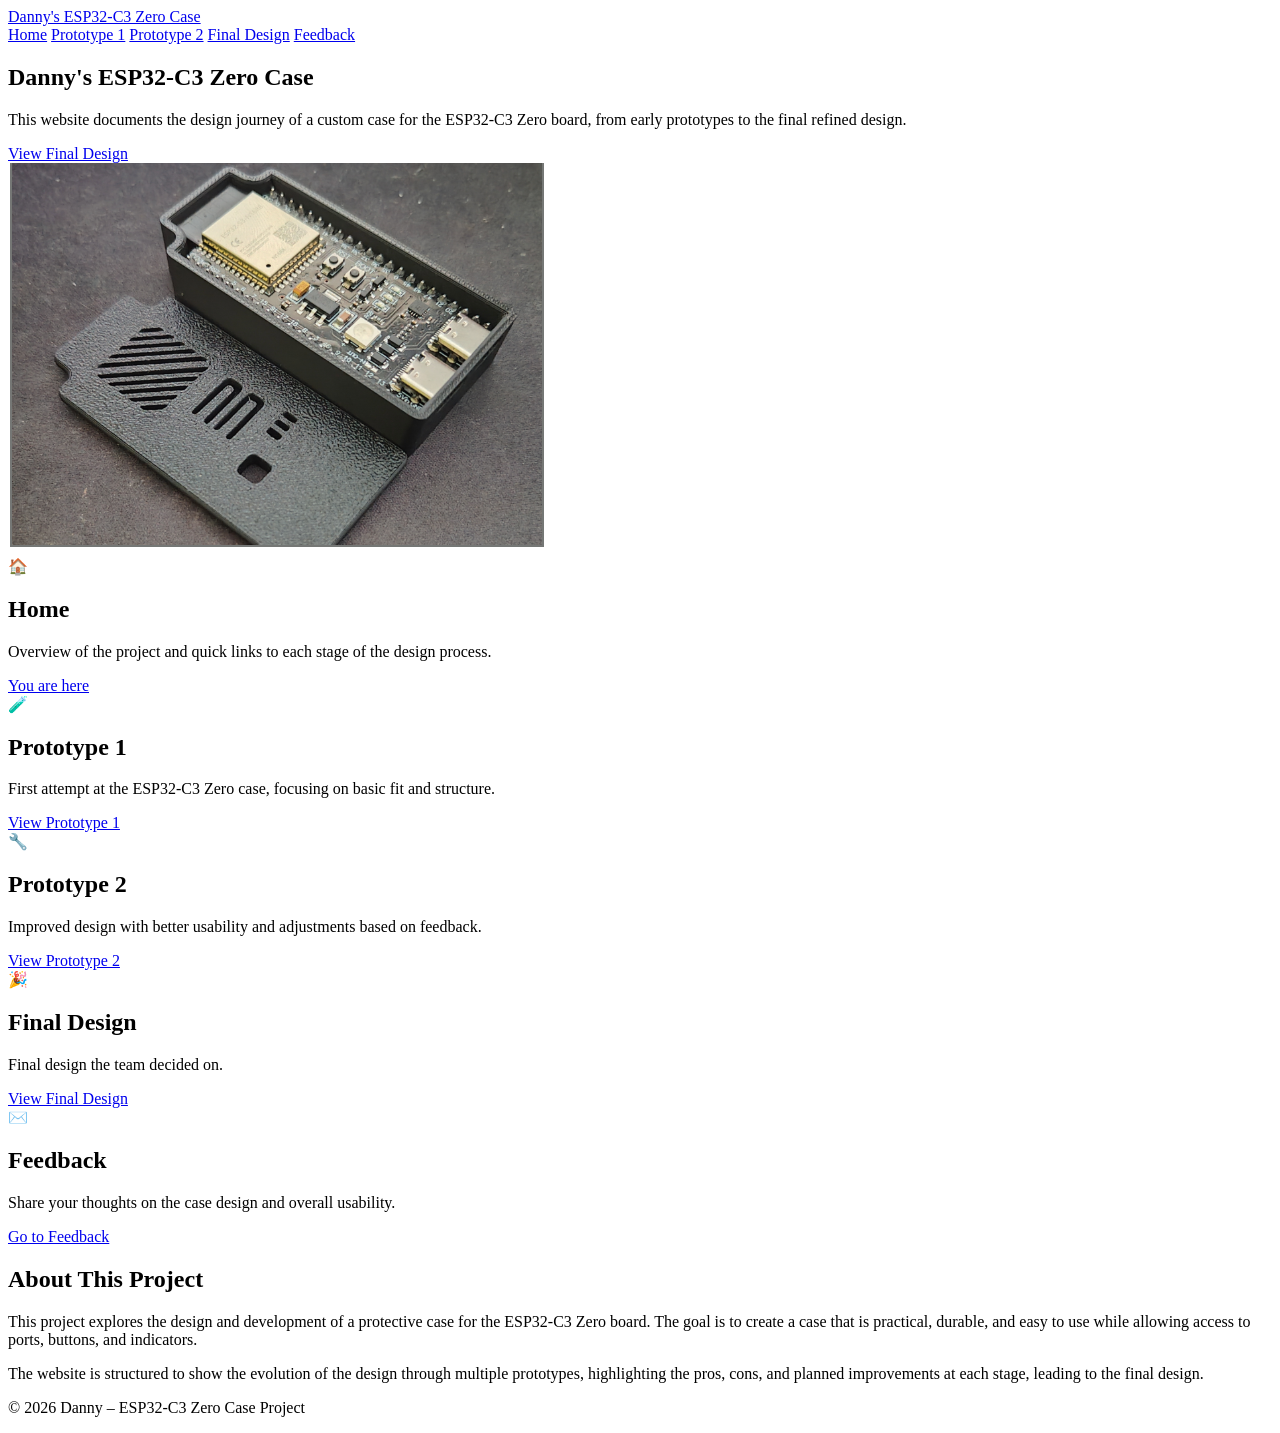
==== index.html @ 0f3a4050 "Add files via upload" ====
<!DOCTYPE html>
<html lang="en">
<head>
    <meta charset="UTF-8">
    <title>Danny's ESP32-C3 Zero Case</title>
    <link rel="stylesheet" href="style.css">
</head>
<body>
<header class="site-header">
    <a href="index.html" class="logo">Danny's ESP32-C3 Zero Case</a>
    <nav class="nav-links">
        <a href="index.html" class="active">Home</a>
        <a href="prototype1.html">Prototype 1</a>
        <a href="prototype2.html">Prototype 2</a>
        <a href="final.html">Final Design</a>
        <a href="feedback.html">Feedback</a>
    </nav>
</header>

<main class="container">
    <!-- Hero section -->
    <section class="hero">
        <div class="hero-text">
            <h1>Danny's ESP32-C3 Zero Case</h1>
            <p>
                This website documents the design journey of a custom case
                for the ESP32-C3 Zero board, from early prototypes to the
                final refined design.
            </p>
            <a href="final.html" class="btn-primary">View Final Design</a>
        </div>

        <div class="hero-image">
            <img src="images/HomePageImage.png" alt="ESP32-C3 Zero case concept">
        </div>
    </section>

    <!-- Site map cards -->
    <section class="card-grid">
        <div class="card">
            <div class="card-icon">🏠</div>
            <h2>Home</h2>
            <p>Overview of the project and quick links to each stage of the design process.</p>
            <a href="index.html" class="btn-secondary">You are here</a>
        </div>

        <div class="card">
            <div class="card-icon">🧪</div>
            <h2>Prototype 1</h2>
            <p>First attempt at the ESP32-C3 Zero case, focusing on basic fit and structure.</p>
            <a href="prototype1.html" class="btn-secondary">View Prototype 1</a>
        </div>

        <div class="card">
            <div class="card-icon">🔧</div>
            <h2>Prototype 2</h2>
            <p>Improved design with better usability and adjustments based on feedback.</p>
            <a href="prototype2.html" class="btn-secondary">View Prototype 2</a>
        </div>

        <div class="card">
            <div class="card-icon">🎉</div>
            <h2>Final Design</h2>
            <p>Final design the team decided on.</p>
            <a href="final.html" class="btn-secondary">View Final Design</a>
        </div>

        <div class="card">
            <div class="card-icon">✉️</div>
            <h2>Feedback</h2>
            <p>Share your thoughts on the case design and overall usability.</p>
            <a href="feedback.html" class="btn-secondary">Go to Feedback</a>
        </div>
    </section>

    <!-- About this project -->
    <section class="card about-card">
        <h2>About This Project</h2>
        <p>
            This project explores the design and development of a protective case
            for the ESP32-C3 Zero board. The goal is to create a case that is
            practical, durable, and easy to use while allowing access to ports,
            buttons, and indicators.
        </p>
        <p>
            The website is structured to show the evolution of the design through
            multiple prototypes, highlighting the pros, cons, and planned
            improvements at each stage, leading to the final design.
        </p>
    </section>
</main>

<footer class="site-footer">
    <p>&copy; 2026 Danny – ESP32-C3 Zero Case Project</p>
</footer>
</body>
</html>
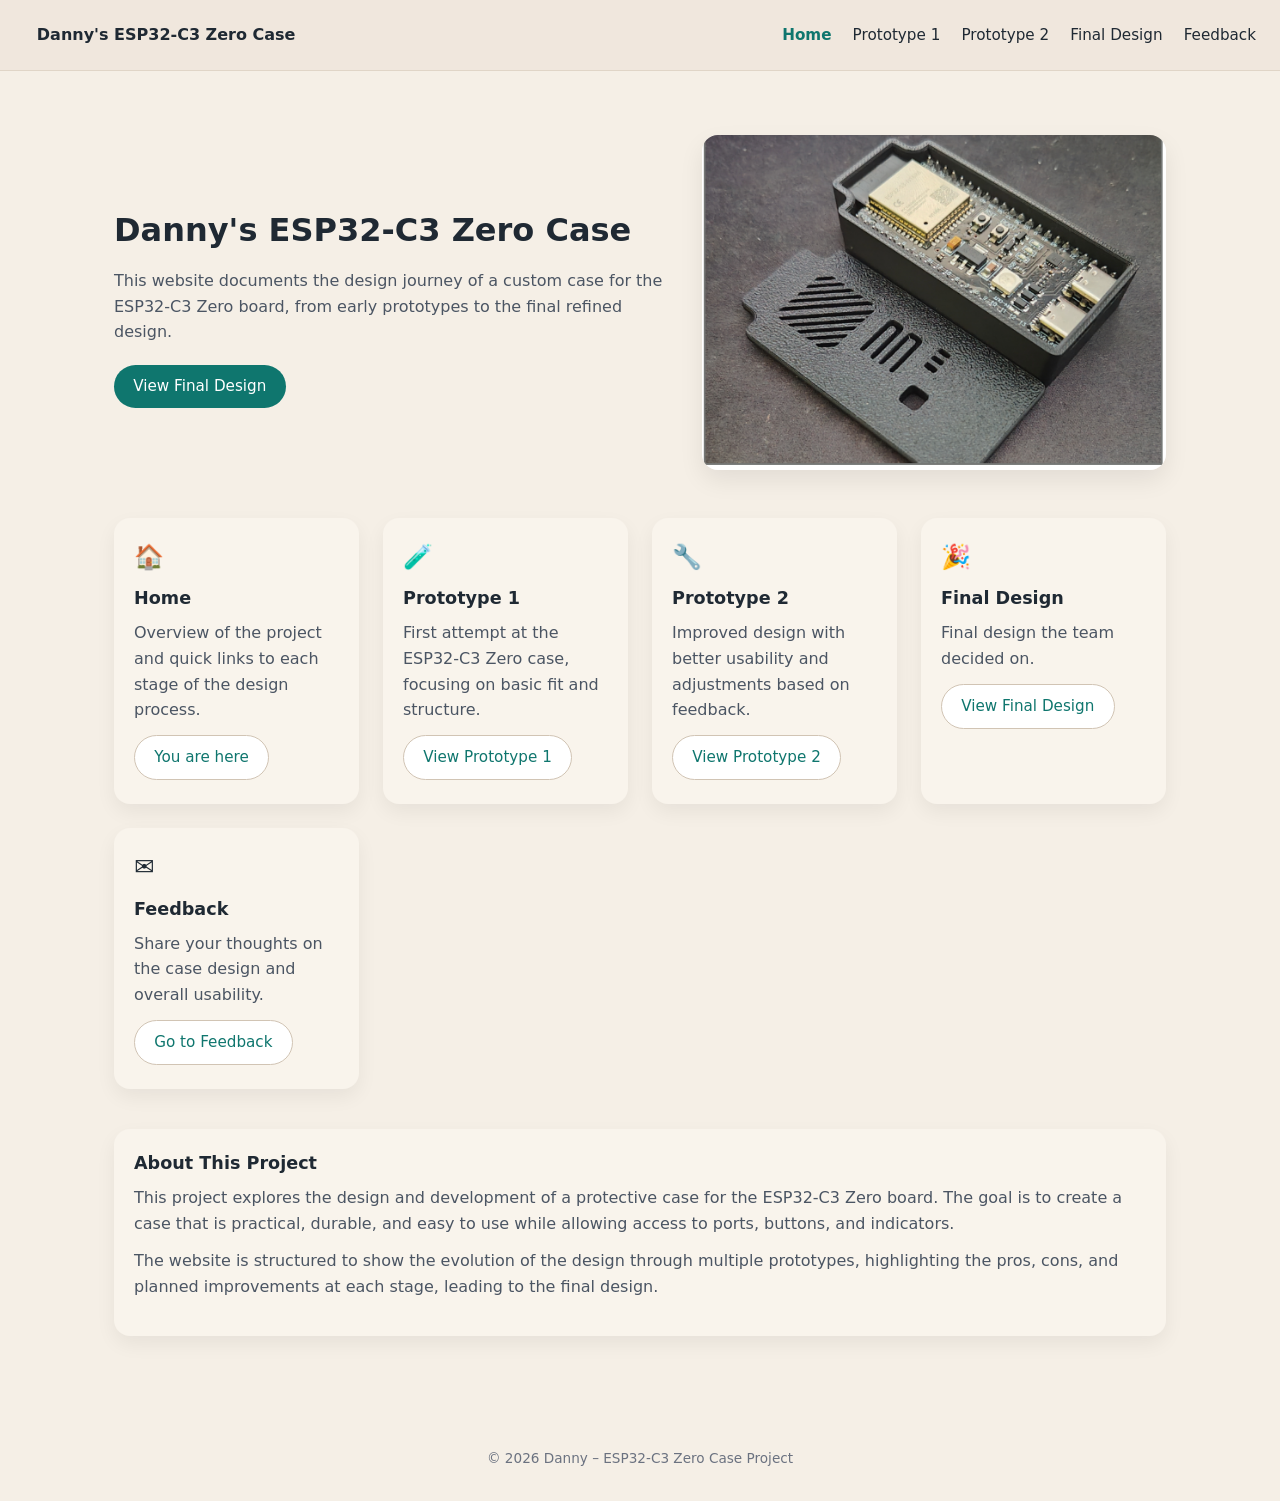
==== commit 85ee96da: "Update index.html" ====
--- a/index.html
+++ b/index.html
@@ -31,7 +31,7 @@
         </div>
 
         <div class="hero-image">
-            <img src="images/HomePageImage.png" alt="ESP32-C3 Zero case concept">
+            <img src="images/homepageimage.png" alt="ESP32-C3 Zero case concept">
         </div>
     </section>
 
--- a/style.css
+++ b/style.css
@@ -0,0 +1,278 @@
+/* Base styles */
+* {
+    box-sizing: border-box;
+    margin: 0;
+    padding: 0;
+}
+
+body {
+    font-family: system-ui, -apple-system, BlinkMacSystemFont, "Segoe UI", sans-serif;
+    background-color: #f5efe6; /* light beige */
+    color: #1f2933; /* dark navy-ish */
+    line-height: 1.6;
+}
+
+/* Layout */
+.container {
+    max-width: 1100px;
+    margin: 0 auto;
+    padding: 2rem 1.5rem 3rem;
+}
+
+/* Header */
+.site-header {
+    display: flex;
+    justify-content: space-between;
+    align-items: center;
+    padding: 1rem 1.5rem;
+    background-color: #f0e7dd;
+    border-bottom: 1px solid #e0d5c7;
+}
+
+/* CLICKABLE LOGO BUTTON */
+.logo {
+    font-weight: 700;
+    font-size: 1rem;
+    color: #1f2933;
+    text-decoration: none;
+    padding: 0.4rem 0.8rem;
+    border-radius: 0.5rem;
+}
+
+.logo:hover {
+    background-color: #e8dfd4;
+}
+
+.nav-links a {
+    margin-left: 1rem;
+    text-decoration: none;
+    color: #1f2933;
+    font-size: 0.95rem;
+}
+
+.nav-links a:hover {
+    color: #0f766e; /* teal accent */
+}
+
+.nav-links a.active {
+    font-weight: 600;
+    color: #0f766e;
+}
+
+/* Hero */
+.hero {
+    display: grid;
+    grid-template-columns: minmax(0, 1.2fr) minmax(0, 1fr);
+    gap: 2rem;
+    align-items: center;
+    margin-top: 2rem;
+    margin-bottom: 2.5rem;
+}
+
+.hero-text h1 {
+    font-size: 2rem;
+    margin-bottom: 0.75rem;
+}
+
+.hero-text p {
+    margin-bottom: 1.25rem;
+    color: #4b5563;
+}
+
+.hero-image img {
+    width: 100%;
+    border-radius: 1rem;
+    box-shadow: 0 10px 25px rgba(0, 0, 0, 0.08);
+    object-fit: cover;
+}
+
+/* Buttons */
+.btn-primary,
+.btn-secondary {
+    display: inline-block;
+    padding: 0.6rem 1.2rem;
+    border-radius: 999px;
+    border: none;
+    cursor: pointer;
+    font-size: 0.95rem;
+    text-decoration: none;
+}
+
+.btn-primary {
+    background-color: #0f766e;
+    color: #ffffff;
+}
+
+.btn-primary:hover {
+    background-color: #115e59;
+}
+
+.btn-secondary {
+    background-color: #ffffff;
+    color: #0f766e;
+    border: 1px solid #d1c4b4;
+}
+
+.btn-secondary:hover {
+    background-color: #f9f4ec;
+}
+
+/* Cards */
+.card-grid {
+    display: grid;
+    grid-template-columns: repeat(auto-fit, minmax(220px, 1fr));
+    gap: 1.5rem;
+    margin-bottom: 2.5rem;
+}
+
+.card {
+    background-color: #f9f4ec;
+    border-radius: 1rem;
+    padding: 1.25rem 1.25rem 1.5rem;
+    box-shadow: 0 8px 20px rgba(0, 0, 0, 0.06);
+}
+
+.card h2 {
+    margin-bottom: 0.5rem;
+    font-size: 1.1rem;
+}
+
+.card p {
+    margin-bottom: 0.75rem;
+    color: #4b5563;
+}
+
+.card-icon {
+    font-size: 1.5rem;
+    margin-bottom: 0.5rem;
+}
+
+/* About card */
+.about-card {
+    margin-bottom: 2.5rem;
+}
+
+/* Page headings */
+.page-heading {
+    margin-top: 2rem;
+    margin-bottom: 1.5rem;
+}
+
+.page-heading h1 {
+    font-size: 1.6rem;
+    margin-bottom: 0.5rem;
+}
+
+.page-heading p {
+    color: #4b5563;
+}
+
+/* Prototype layout */
+.image-and-card {
+    display: grid;
+    grid-template-columns: minmax(0, 1.1fr) minmax(0, 1.2fr);
+    gap: 2rem;
+    align-items: flex-start;
+}
+
+.prototype-image img {
+    width: 100%;
+    border-radius: 1rem;
+    box-shadow: 0 10px 25px rgba(0, 0, 0, 0.08);
+    object-fit: cover;
+    margin-bottom: 1rem;
+}
+
+/* ⭐ NEW — STL IMAGE STYLE */
+.stl-image {
+    margin-top: 1rem;
+    border-radius: 1rem;
+    width: 100%;
+    box-shadow: 0 10px 25px rgba(0, 0, 0, 0.08);
+}
+
+/* Lists inside cards */
+.card h3 {
+    margin-top: 1rem;
+    margin-bottom: 0.5rem;
+    font-size: 1rem;
+}
+
+.card ul {
+    margin-left: 1.2rem;
+    margin-bottom: 0.5rem;
+}
+
+.card ul li {
+    margin-bottom: 0.3rem;
+}
+
+/* Feedback form */
+.feedback-card {
+    max-width: 600px;
+    margin: 0 auto 2.5rem;
+}
+
+.feedback-form {
+    display: flex;
+    flex-direction: column;
+    gap: 0.75rem;
+    margin-top: 0.75rem;
+}
+
+.feedback-form label {
+    font-size: 0.9rem;
+    font-weight: 500;
+}
+
+.feedback-form input,
+.feedback-form textarea {
+    padding: 0.5rem 0.75rem;
+    border-radius: 0.5rem;
+    border: 1px solid #d1c4b4;
+    font-size: 0.95rem;
+    background-color: #fffdf8;
+}
+
+.feedback-form input:focus,
+.feedback-form textarea:focus {
+    outline: none;
+    border-color: #0f766e;
+    box-shadow: 0 0 0 1px rgba(15, 118, 110, 0.2);
+}
+
+.feedback-note {
+    margin-top: 0.75rem;
+    font-size: 0.85rem;
+    color: #6b7280;
+}
+
+/* Footer */
+.site-footer {
+    text-align: center;
+    padding: 1.5rem 1rem 2rem;
+    font-size: 0.85rem;
+    color: #6b7280;
+}
+
+/* Responsive tweaks */
+@media (max-width: 800px) {
+    .hero {
+        grid-template-columns: 1fr;
+    }
+
+    .image-and-card {
+        grid-template-columns: 1fr;
+    }
+
+    .site-header {
+        flex-direction: column;
+        align-items: flex-start;
+        gap: 0.5rem;
+    }
+
+    .nav-links a {
+        margin-left: 0;
+        margin-right: 0.75rem;
+    }
+}
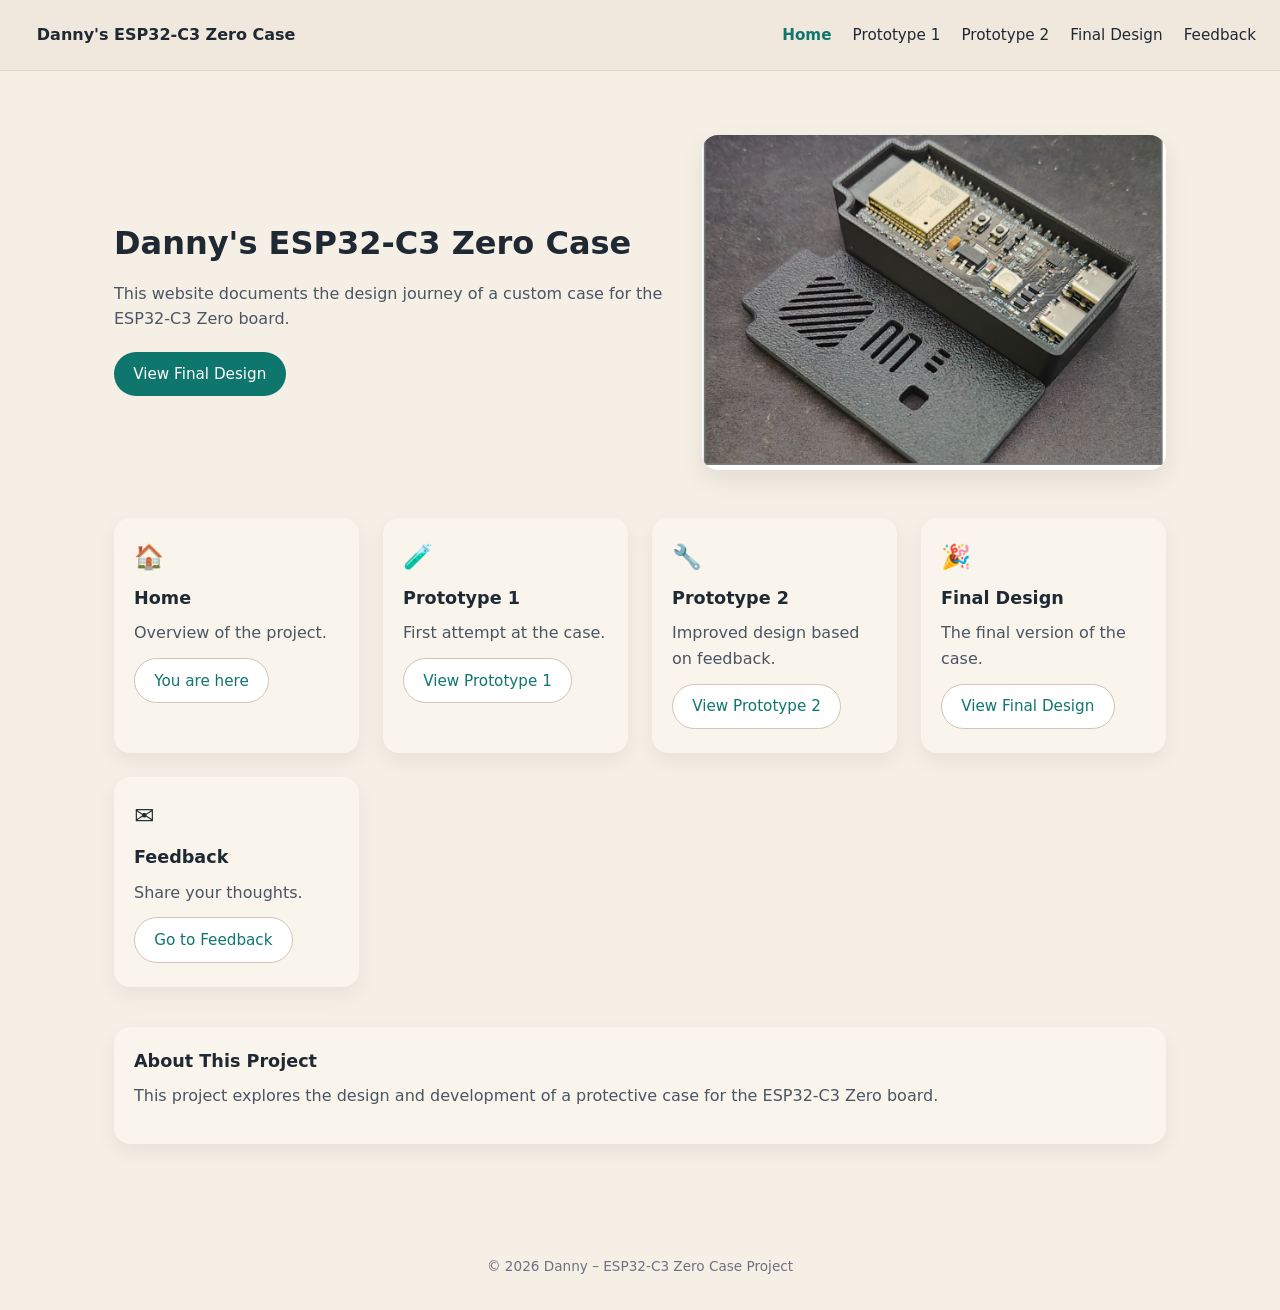
==== commit a4fc28ad: "Update index.html" ====
--- a/index.html
+++ b/index.html
@@ -18,15 +18,10 @@
 </header>
 
 <main class="container">
-    <!-- Hero section -->
     <section class="hero">
         <div class="hero-text">
             <h1>Danny's ESP32-C3 Zero Case</h1>
-            <p>
-                This website documents the design journey of a custom case
-                for the ESP32-C3 Zero board, from early prototypes to the
-                final refined design.
-            </p>
+            <p>This website documents the design journey of a custom case for the ESP32-C3 Zero board.</p>
             <a href="final.html" class="btn-primary">View Final Design</a>
         </div>
 
@@ -35,58 +30,46 @@
         </div>
     </section>
 
-    <!-- Site map cards -->
     <section class="card-grid">
         <div class="card">
             <div class="card-icon">🏠</div>
             <h2>Home</h2>
-            <p>Overview of the project and quick links to each stage of the design process.</p>
+            <p>Overview of the project.</p>
             <a href="index.html" class="btn-secondary">You are here</a>
         </div>
 
         <div class="card">
             <div class="card-icon">🧪</div>
             <h2>Prototype 1</h2>
-            <p>First attempt at the ESP32-C3 Zero case, focusing on basic fit and structure.</p>
+            <p>First attempt at the case.</p>
             <a href="prototype1.html" class="btn-secondary">View Prototype 1</a>
         </div>
 
         <div class="card">
             <div class="card-icon">🔧</div>
             <h2>Prototype 2</h2>
-            <p>Improved design with better usability and adjustments based on feedback.</p>
+            <p>Improved design based on feedback.</p>
             <a href="prototype2.html" class="btn-secondary">View Prototype 2</a>
         </div>
 
         <div class="card">
             <div class="card-icon">🎉</div>
             <h2>Final Design</h2>
-            <p>Final design the team decided on.</p>
+            <p>The final version of the case.</p>
             <a href="final.html" class="btn-secondary">View Final Design</a>
         </div>
 
         <div class="card">
             <div class="card-icon">✉️</div>
             <h2>Feedback</h2>
-            <p>Share your thoughts on the case design and overall usability.</p>
+            <p>Share your thoughts.</p>
             <a href="feedback.html" class="btn-secondary">Go to Feedback</a>
         </div>
     </section>
 
-    <!-- About this project -->
     <section class="card about-card">
         <h2>About This Project</h2>
-        <p>
-            This project explores the design and development of a protective case
-            for the ESP32-C3 Zero board. The goal is to create a case that is
-            practical, durable, and easy to use while allowing access to ports,
-            buttons, and indicators.
-        </p>
-        <p>
-            The website is structured to show the evolution of the design through
-            multiple prototypes, highlighting the pros, cons, and planned
-            improvements at each stage, leading to the final design.
-        </p>
+        <p>This project explores the design and development of a protective case for the ESP32-C3 Zero board.</p>
     </section>
 </main>
 
